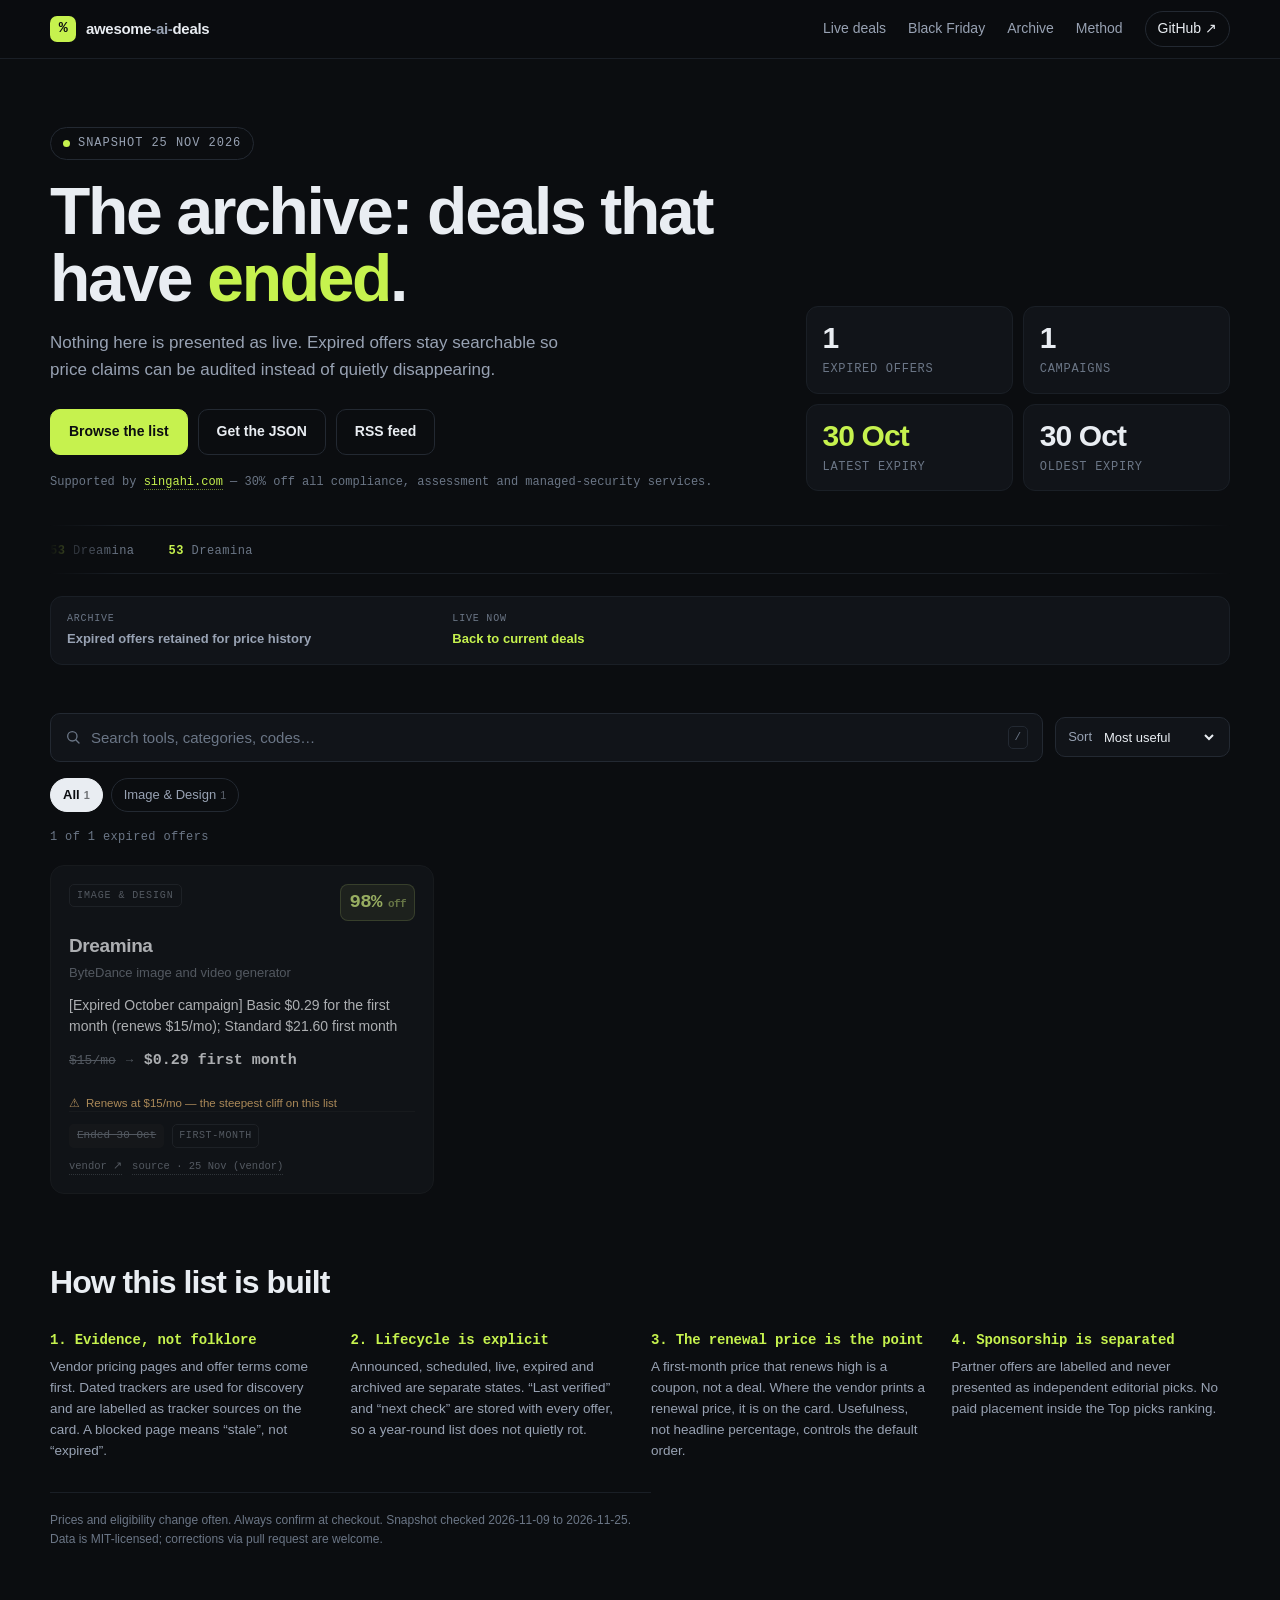
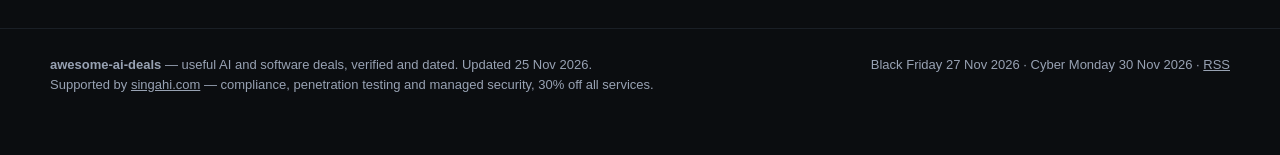
==== archive/index.html @ 4fa630b8 "feat: year-round Awesome AI Deals with canonical source, lifecycle and static campaign pages" ====
<!doctype html>
<html lang="en">
<head>
<meta charset="utf-8">
<meta name="viewport" content="width=device-width, initial-scale=1">
<title>Expired AI Deals Archive — Awesome AI Deals</title>
<meta name="description" content="Expired AI and software offers retained for price history and verification.">
<meta name="theme-color" content="#0b0d10">
<meta property="og:title" content="Expired AI Deals Archive — Awesome AI Deals">
<meta property="og:description" content="Expired AI and software offers retained for price history and verification.">
<meta property="og:type" content="website">
<meta property="og:url" content="https://singahi1.github.io/awesome-ai-blackfriday/archive/">
<link rel="canonical" href="https://singahi1.github.io/awesome-ai-blackfriday/archive/">
<link rel="alternate" type="application/rss+xml" title="Awesome AI Deals" href="../feed.xml">
<link rel="icon" href="data:image/svg+xml,<svg xmlns='http://www.w3.org/2000/svg' viewBox='0 0 100 100'><rect width='100' height='100' rx='22' fill='%230b0d10'/><text y='.9em' x='50%25' text-anchor='middle' font-size='62' fill='%23c6f24e'>%25</text></svg>">
<base href="../">
<link rel="stylesheet" href="style.css">
</head>
<body data-view="archive" data-campaign="" data-snapshot="2026-11-25">
<a class="skip" href="#deals">Skip to deals</a>

<header class="topbar">
  <div class="wrap topbar-in">
    <a class="brand" href="../">
      <span class="brand-mark">%</span>
      <span class="brand-txt">awesome<span class="dim">-ai-</span>deals</span>
    </a>
    <nav class="topnav">
      <a href="../#deals">Live deals</a>
      <a href="../black-friday/">Black Friday</a>
      <a href="../archive/">Archive</a>
      <a href="../#method">Method</a>
      <a class="gh" href="https://github.com/Singahi1/awesome-ai-blackfriday" rel="noopener">GitHub ↗</a>
    </nav>
  </div>
</header>

<main>
  <section class="hero wrap">
    <div class="hero-grid">
      <div>
        <p class="eyebrow"><span class="pulse"></span> <span id="updated">Snapshot 25 Nov 2026</span></p>
        <h1>The archive: deals that have <em>ended</em>.</h1>
        <p class="lede">Nothing here is presented as live. Expired offers stay searchable so price claims can be audited instead of quietly disappearing.</p>
        <div class="hero-actions">
          <a class="btn primary" href="#deals">Browse the list</a>
          <a class="btn" href="data/deals.json">Get the JSON</a>
          <a class="btn" href="feed.xml">RSS feed</a>
        </div>
        <p class="support">Supported by <a href="https://singahi.com" target="_blank" rel="noopener">singahi.com</a> — 30% off all compliance, assessment and managed-security services.</p>
      </div>
      <div class="stats" id="stats" aria-label="Summary"><div class="stat"><b>1</b><span>expired offers</span></div><div class="stat"><b>1</b><span>campaigns</span></div><div class="stat acid"><b>30 Oct</b><span>latest expiry</span></div><div class="stat"><b>30 Oct</b><span>oldest expiry</span></div></div>
    </div>
    <div class="ticker" id="ticker" aria-hidden="true"><div class="ticker-track"><span><b>53</b> Dreamina</span><span><b>53</b> Dreamina</span></div></div>
    <div class="season-strip"><div><span>Archive</span><b>Expired offers retained for price history</b></div><div><span>Live now</span><b><a href="../">Back to current deals</a></b></div></div>
  </section>

  <section class="wrap" id="deals">
    <div class="controls">
      <div class="search">
        <svg viewBox="0 0 24 24" width="16" height="16" aria-hidden="true"><circle cx="11" cy="11" r="7" fill="none" stroke="currentColor" stroke-width="2"/><path d="M16.5 16.5 21 21" stroke="currentColor" stroke-width="2" stroke-linecap="round"/></svg>
        <input id="q" type="search" placeholder="Search tools, categories, codes…" autocomplete="off" aria-label="Search deals">
        <kbd>/</kbd>
      </div>

      <label class="select">
        <span>Sort</span>
        <select id="sort">
          <option value="useful">Most useful</option>
          <option value="discount">Biggest discount</option>
          <option value="ending">Ending soonest</option>
          <option value="az">A → Z</option>
          <option value="verified">Recently verified</option>
        </select>
      </label>
    </div>

    <div class="chips" id="cats" role="toolbar" aria-label="Filter by category"><button class="chip" data-cat="All" aria-pressed="true">All<small>1</small></button><button class="chip" data-cat="Image &amp; Design" aria-pressed="false">Image &amp; Design<small>1</small></button></div>

    <div class="resultbar">
      <p id="count">1 expired offers</p>
      <button class="linkish" id="reset" hidden>Clear filters</button>
    </div>

    <div class="grid" id="grid"><article class="card expired-card"><a class="stretched" href="https://dreamina.capcut.com/ai-video/dreamina-october-offer-faq-2026" target="_blank" rel="noopener" aria-label="Open Dreamina offer"></a><div class="card-head"><span class="cat">Image &amp; Design</span><div class="disc">98%<span style="font-size:11px;opacity:.6"> off</span></div></div><h3>Dreamina</h3><p class="what">ByteDance image and video generator</p><p class="deal">[Expired October campaign] Basic $0.29 for the first month (renews $15/mo); Standard $21.60 first month</p><div class="price"><span class="before">$15/mo</span><span class="arrow">→</span><span class="after">$0.29 first month</span></div><p class="renewal">Renews at $15/mo — the steepest cliff on this list</p><div class="meta"><span class="ends gone" title="October 21–30 campaign ended; residual sale banners are stale">Ended 30 Oct</span><span class="tagpill">first-month</span></div><p class="src"><a href="https://dreamina.capcut.com/ai-video/dreamina-october-offer-faq-2026" target="_blank" rel="noopener">vendor ↗</a><a href="https://dreamina.capcut.com/ai-video/dreamina-october-offer-faq-2026" target="_blank" rel="noopener">source · 25 Nov (vendor)</a></p></article></div>
    <p class="empty" id="empty" hidden>Nothing matches that. Try clearing the search or picking another category.</p>
    <noscript><p class="fineprint">JavaScript adds filtering and copy buttons. Every deal above is already present in the static HTML.</p></noscript>
  </section>





  <section class="wrap block" id="method">
    <h2>How this list is built</h2>
    <div class="method-grid">
      <div>
        <h3>1. Evidence, not folklore</h3>
        <p>Vendor pricing pages and offer terms come first. Dated trackers are used for discovery and are labelled as tracker sources on the card. A blocked page means “stale”, not “expired”.</p>
      </div>
      <div>
        <h3>2. Lifecycle is explicit</h3>
        <p>Announced, scheduled, live, expired and archived are separate states. “Last verified” and “next check” are stored with every offer, so a year-round list does not quietly rot.</p>
      </div>
      <div>
        <h3>3. The renewal price is the point</h3>
        <p>A first-month price that renews high is a coupon, not a deal. Where the vendor prints a renewal price, it is on the card. Usefulness, not headline percentage, controls the default order.</p>
      </div>
      <div>
        <h3>4. Sponsorship is separated</h3>
        <p>Partner offers are labelled and never presented as independent editorial picks. No paid placement inside the Top picks ranking.</p>
      </div>
    </div>
    <p class="fineprint">Prices and eligibility change often. Always confirm at checkout. Snapshot checked 2026-11-09 to 2026-11-25. Data is MIT-licensed; corrections via pull request are welcome.</p>
  </section>
</main>

<footer class="foot">
  <div class="wrap foot-in">
    <p><strong>awesome-ai-deals</strong> — useful AI and software deals, verified and dated. Updated <span id="foot-date">25 Nov 2026</span>.<br>
      <span class="dim">Supported by <a href="https://singahi.com" target="_blank" rel="noopener">singahi.com</a> — compliance, penetration testing and managed security, 30% off all services.</span></p>
    <p class="dim">Black Friday <span id="bf-date">27 Nov 2026</span> · Cyber Monday <span id="cm-date">30 Nov 2026</span> · <a href="feed.xml">RSS</a></p>
  </div>
</footer>

<script src="data/deals.js"></script>
<script src="app.js"></script>
</body>
</html>
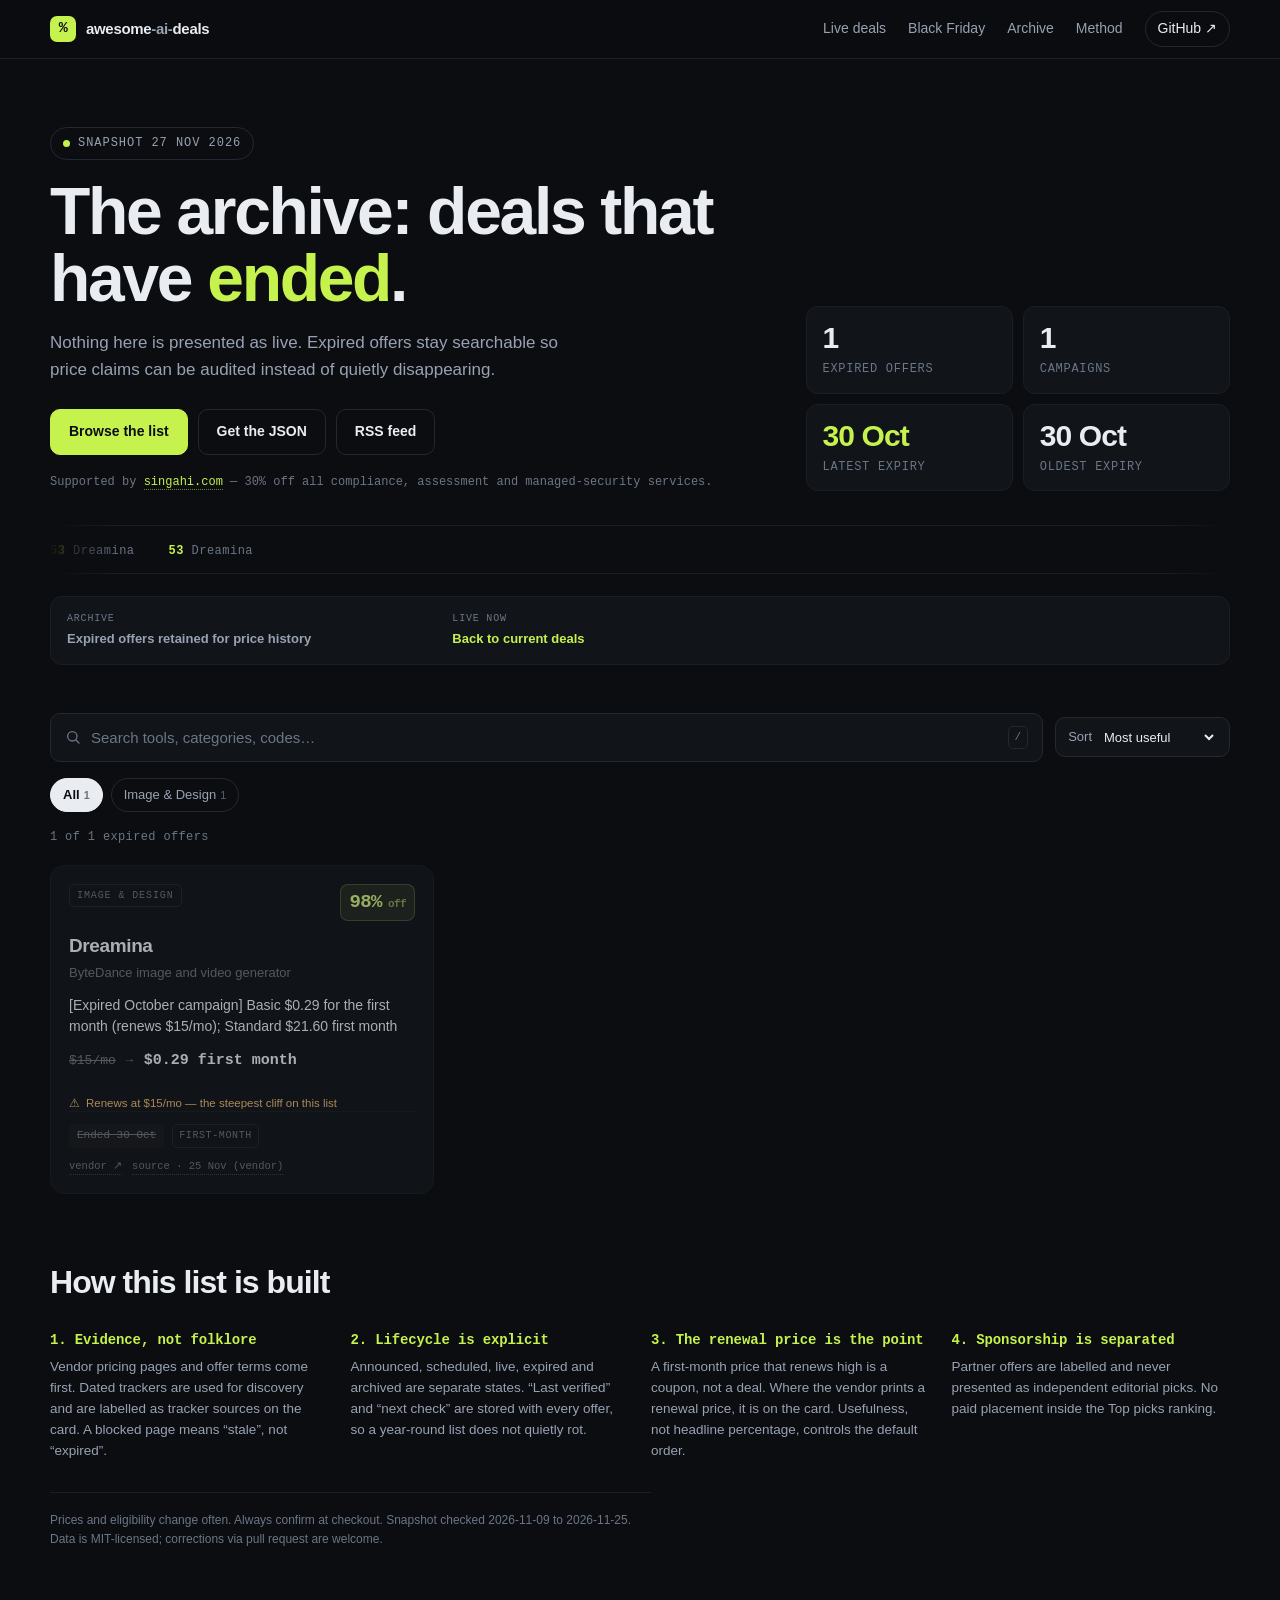
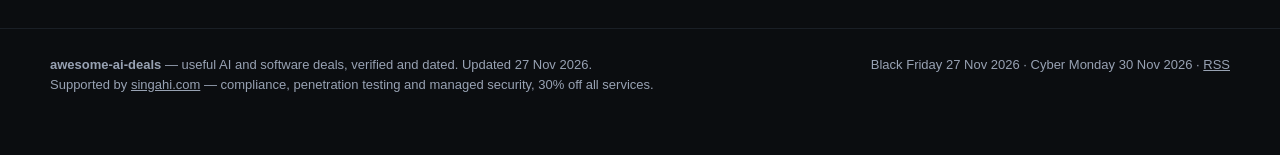
==== commit 57f4f1ed: "Add Context.dev Black Friday 2026 deal" ====
--- a/archive/index.html
+++ b/archive/index.html
@@ -16,7 +16,7 @@
 <base href="../">
 <link rel="stylesheet" href="style.css">
 </head>
-<body data-view="archive" data-campaign="" data-snapshot="2026-11-25">
+<body data-view="archive" data-campaign="" data-snapshot="2026-11-27">
 <a class="skip" href="#deals">Skip to deals</a>
 
 <header class="topbar">
@@ -39,7 +39,7 @@
   <section class="hero wrap">
     <div class="hero-grid">
       <div>
-        <p class="eyebrow"><span class="pulse"></span> <span id="updated">Snapshot 25 Nov 2026</span></p>
+        <p class="eyebrow"><span class="pulse"></span> <span id="updated">Snapshot 27 Nov 2026</span></p>
         <h1>The archive: deals that have <em>ended</em>.</h1>
         <p class="lede">Nothing here is presented as live. Expired offers stay searchable so price claims can be audited instead of quietly disappearing.</p>
         <div class="hero-actions">
@@ -117,7 +117,7 @@
 
 <footer class="foot">
   <div class="wrap foot-in">
-    <p><strong>awesome-ai-deals</strong> — useful AI and software deals, verified and dated. Updated <span id="foot-date">25 Nov 2026</span>.<br>
+    <p><strong>awesome-ai-deals</strong> — useful AI and software deals, verified and dated. Updated <span id="foot-date">27 Nov 2026</span>.<br>
       <span class="dim">Supported by <a href="https://singahi.com" target="_blank" rel="noopener">singahi.com</a> — compliance, penetration testing and managed security, 30% off all services.</span></p>
     <p class="dim">Black Friday <span id="bf-date">27 Nov 2026</span> · Cyber Monday <span id="cm-date">30 Nov 2026</span> · <a href="feed.xml">RSS</a></p>
   </div>
